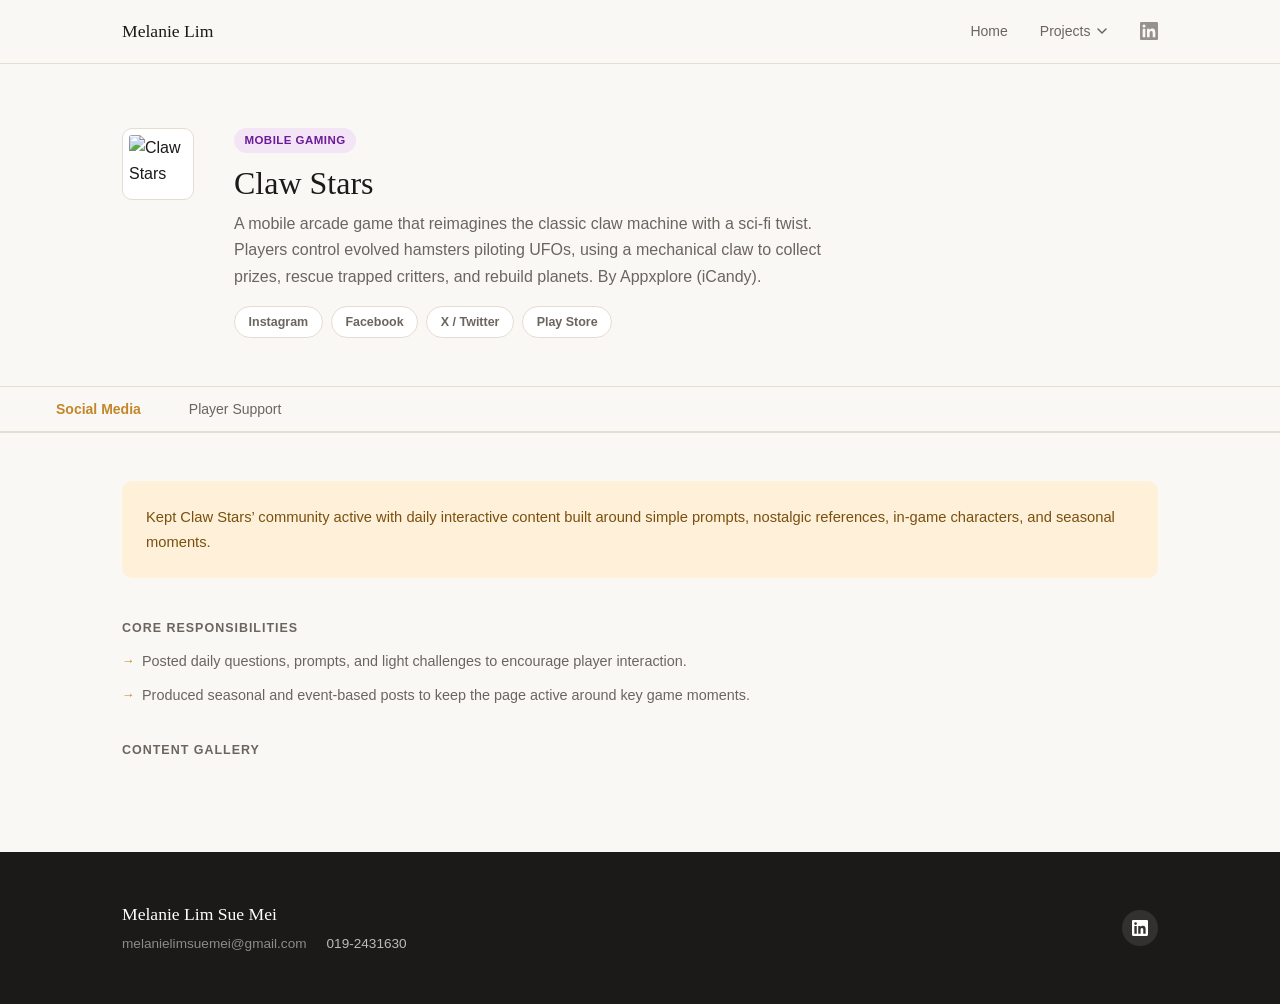
==== clawstars.html @ 1e2ad00b "Add files via upload" ====
<!DOCTYPE html>
<!--
=============================================================
  HOW TO ADD YOUR IMAGES — clawstars.html
=============================================================

  RECOMMENDED: Local images/ folder (works on GitHub Pages)
  ────────────────────────────────────────────────────────
  Put your images in: images/gaming/clawstars/
  Then reference them like:
    src="images/fsmone/social/post-01.jpg"
    src="images/fsmone/events/moniefest-01.jpg"
  → File names: lowercase, no spaces, use hyphens
     e.g. monie-fest-photo-01.jpg ✓   Monie Fest Photo.jpg ✗

  REPLACING A SOCIAL MEDIA PLACEHOLDER
  ────────────────────────────────────────────────────────
  Find:   <div class="sm-item" data-post-url="">
            <div class="sm-placeholder">...</div>
          </div>

  Replace with:
          <div class="sm-item" data-post-url="https://www.instagram.com/p/POST_ID">
            <img src="images/fsmone/social/post-01.jpg" alt="" loading="lazy">
          </div>

  REPLACING AN EVENT PHOTO PLACEHOLDER
  ────────────────────────────────────────────────────────
  Find:   <div class="photo-slot">
            <div class="photo-slot-placeholder">...</div>
          </div>

  Replace with:
          <div class="photo-slot">
            <img src="images/fsmone/events/photo-01.jpg" alt="" loading="lazy">
          </div>

  OTHER OPTIONS (if not using local files)
  ────────────────────────────────────────────────────────
  Cloudinary:  src="https://res.cloudinary.com/YOUR_CLOUD/image/upload/YOUR_PUBLIC_ID"
  Imgur:       src="https://i.imgur.com/XXXXXXX.jpg"
  GitHub raw:  src="https://raw.githubusercontent.com/USERNAME/REPO/main/images/photo.jpg"
=============================================================
-->
<html lang="en">
 <head>
  <meta charset="utf-8">
  <meta content="width=device-width,initial-scale=1" name="viewport">
  <title>
   Claw Stars | Melanie Lim Sue Mei
  </title>
  <link href="style.css" rel="stylesheet">
 </head>
 <body>
  <nav class="nav">
   <div class="nav-inner">
    <a class="nav-logo" href="index.html">
     Melanie Lim
    </a>
    <ul class="nav-links">
     <li>
      <a href="index.html">
       Home
      </a>
     </li>
     <li class="nav-dropdown">
      <button class="nav-dropdown-toggle">
       Projects
       <svg fill="none" height="12" viewbox="0 0 12 12" width="12">
        <path d="M2 4l4 4 4-4" stroke="currentColor" stroke-linecap="round" stroke-width="1.5">
        </path>
       </svg>
      </button>
      <div class="nav-dropdown-menu">
       <a href="fsmone.html">
        FSMOne Malaysia
       </a>
       <a href="snakycat.html">
        Snaky Cat
       </a>
       <a href="crabwar.html">
        Crab War
       </a>
       <a href="clawstars.html">
        Claw Stars
       </a>
       <a href="bowleh.html">
        Bowleh
       </a>
       <a href="kucingko.html">
        Kucingko
       </a>
       <a href="inspidea.html">
        Inspidea
       </a>
       <a href="tessr.html">
        TESSR
       </a>
      </div>
     </li>
     <li>
      <a class="nav-icon" href="http://www.linkedin.com/in/melanie-lim-sue-mei" target="_blank" title="LinkedIn">
       <svg fill="currentColor" height="18" viewbox="0 0 24 24" width="18">
        <path d="M20.447 20.452h-3.554v-5.569c0-1.328-.027-3.037-1.852-3.037-1.853 0-2.136 1.445-2.136 2.939v5.667H9.351V9h3.414v1.561h.046c.477-.9 1.637-1.85 3.37-1.85 3.601 0 4.267 2.37 4.267 5.455v6.286zM5.337 7.433a2.062 2.062 0 0 1-2.063-2.065 2.064 2.064 0 1 1 2.063 2.065zm1.782 13.019H3.555V9h3.564v11.452zM22.225 0H1.771C.792 0 0 .774 0 1.729v20.542C0 23.227.792 24 1.771 24h20.451C23.2 24 24 23.227 24 22.271V1.729C24 .774 23.2 0 22.222 0h.003z">
        </path>
       </svg>
      </a>
     </li>
    </ul>
   </div>
  </nav>
  <section class="project-hero">
   <div class="project-hero-inner">
    <img alt="Claw Stars logo" class="project-logo" src="https://static.wixstatic.com/media/63472b_fd2585e55f294e6989bc22b3c3b27c0b~mv2.png">
    <div>
     <div class="project-hero-tags">
      <span class="tag tag-gaming">
       Mobile Gaming
      </span>
     </div>
     <h1>
      Claw Stars
     </h1>
     <p class="project-hero-desc">
      A mobile arcade game that reimagines the classic claw machine with a sci-fi twist. Players control evolved hamsters piloting UFOs, using a mechanical claw to collect prizes, rescue trapped critters, and rebuild planets. By Appxplore (iCandy).
     </p>
     <div class="project-socials">
      <a class="project-social-link" href="https://www.instagram.com/clawstarsgame/" target="_blank">
       Instagram
      </a>
      <a class="project-social-link" href="https://www.facebook.com/clawstars" target="_blank">
       Facebook
      </a>
      <a class="project-social-link" href="https://x.com/clawstarsgame" target="_blank">
       X / Twitter
      </a>
      <a class="project-social-link" href="https://play.google.com/store/apps/details?id=com.appxplore.clawstars&hl=en" target="_blank">
       Play Store
      </a>
     </div>
    </div>
   </div>
  </section>
  <div class="project-tabs">
   <button class="project-tab active" data-group="main" data-tab="0">
    Social Media
   </button>
   <button class="project-tab" data-group="main" data-tab="1">
    Player Support
   </button>
  </div>
  <div class="project-tab-body">
   <div class="tab-panel active" data-id="0" data-panel="main">
    <div class="tab-overview">
     <p>
      Kept Claw Stars’ community active with daily interactive content built around simple prompts, nostalgic references, in-game characters, and seasonal moments.
     </p>
    </div>
    <div class="responsibilities-title">
     Core Responsibilities
    </div>
    <ul class="responsibilities">
     <li>
      Posted daily questions, prompts, and light challenges to encourage player interaction.
     </li>
     <li>
      Produced seasonal and event-based posts to keep the page active around key game moments.
     </li>
    </ul>
    <div class="responsibilities-title" style="margin-top:2rem">
     Content Gallery
    </div>
    <!-- GALLERY: replace <div class="sm-placeholder">...</div> with <img src="YOUR_URL" alt="" loading="lazy"> -->
    <div class="sm-gallery">
     <!-- To link post: set data-post-url="https://instagram.com/p/POST_ID" -->
     <div class="sm-item" data-post-url>
      <img src="image/clawstars/clawstars-02.jpg" alt="" loading="lazy">
     </div>
     <!-- To link post: set data-post-url="https://instagram.com/p/POST_ID" -->
     <div class="sm-item" data-post-url>
      <img src="image/clawstars/clawstars-03.jpg" alt="" loading="lazy">
     </div>
     <!-- To link post: set data-post-url="https://instagram.com/p/POST_ID" -->
     <div class="sm-item" data-post-url>
      <img src="image/clawstars/clawstars-04.jpg" alt="" loading="lazy">
     </div>
     <!-- To link post: set data-post-url="https://instagram.com/p/POST_ID" -->
     <div class="sm-item" data-post-url>
      <img src="image/clawstars/clawstars-05.jpg" alt="" loading="lazy">
     </div>
     <!-- To link post: set data-post-url="https://instagram.com/p/POST_ID" -->
     <div class="sm-item" data-post-url="">
      <img src="image/clawstars/clawstars-01.jpg" alt="" loading="lazy">
     </div>
     
    </div>
   </div>
   <div class="tab-panel" data-id="1" data-panel="main">
    <div class="tab-overview">
     <p>
      Supported Claw Stars players through Zendesk by handling questions, bug reports, and technical issues with clear, timely replies. Helped players get unstuck, stay informed, and feel heard.
     </p>
    </div>
    <div class="responsibilities-title">
     Core Responsibilities
    </div>
    <ul class="responsibilities">
     <li>
      Managed player questions, bug reports, and technical issues through Zendesk.
     </li>
     <li>
      Created macros, triggers, auto-replies, FAQs, and guides to make support faster and more consistent.
     </li>
     <li>
      Wrote clear and empathetic support replies for players experiencing issues in-game.
     </li>
     <li>
      Identified recurring issues and helped resolve common player problems more efficiently.
     </li>
    </ul>
   </div>
  </div>
  <footer class="footer">
   <div class="footer-inner">
    <div>
     <div class="footer-name">
      Melanie Lim Sue Mei
     </div>
     <div class="footer-contact">
      <a href="mailto:melanielimsuemei@gmail.com">
       melanielimsuemei@gmail.com
      </a>
      <span>
       019-2431630
      </span>
     </div>
<!--
     <div class="footer-copy">
      &copy; 2025 Melanie Lim Sue Mei
     </div>
-->
    </div>
    <div class="footer-social">
     <a href="http://www.linkedin.com/in/melanie-lim-sue-mei" target="_blank" title="LinkedIn">
      <svg fill="white" height="16" viewbox="0 0 24 24" width="16">
       <path d="M20.447 20.452h-3.554v-5.569c0-1.328-.027-3.037-1.852-3.037-1.853 0-2.136 1.445-2.136 2.939v5.667H9.351V9h3.414v1.561h.046c.477-.9 1.637-1.85 3.37-1.85 3.601 0 4.267 2.37 4.267 5.455v6.286zM5.337 7.433a2.062 2.062 0 0 1-2.063-2.065 2.064 2.064 0 1 1 2.063 2.065zm1.782 13.019H3.555V9h3.564v11.452zM22.225 0H1.771C.792 0 0 .774 0 1.729v20.542C0 23.227.792 24 1.771 24h20.451C23.2 24 24 23.227 24 22.271V1.729C24 .774 23.2 0 22.222 0h.003z">
       </path>
      </svg>
     </a>
    </div>
   </div>
  </footer>
  <script>
   document.querySelectorAll('[data-tab]').forEach(function(btn){
  btn.addEventListener('click',function(){
    var group=btn.dataset.group;
    document.querySelectorAll('[data-group="'+group+'"]').forEach(function(b){b.classList.remove('active');});
    document.querySelectorAll('[data-panel="'+group+'"]').forEach(function(p){p.classList.remove('active');});
    btn.classList.add('active');
    var target=btn.dataset.tab;
    var panel=document.querySelector('[data-panel="'+group+'"][data-id="'+target+'"]');
    if(panel) panel.classList.add('active');
  });
});
  </script>
  <script>
   (function(){
  var toggle = document.querySelector('.nav-dropdown-toggle');
  var dropdown = document.querySelector('.nav-dropdown');
  if(!toggle||!dropdown) return;
  toggle.addEventListener('click', function(e){
    e.stopPropagation();
    dropdown.classList.toggle('open');
  });
  document.addEventListener('click', function(){
    dropdown.classList.remove('open');
  });
  // Keep open while hovering menu
  var menu = document.querySelector('.nav-dropdown-menu');
  if(menu){
    menu.addEventListener('click', function(e){ e.stopPropagation(); });
  }
})();
  </script>
  <!-- ══ LIGHTBOX ══ -->
  <div class="lb" id="lb">
   <div class="lb-bg" onclick="document.getElementById('lb').classList.remove('open')">
   </div>
   <div class="lb-inner">
    <button class="lb-close" onclick="document.getElementById('lb').classList.remove('open')">
     &times;
    </button>
    <img alt id="lb-img" src>
    <!-- Post link appears when data-post-url is set on the .sm-item -->
    <a class="lb-post-link" href="#" id="lb-link" style="display:none" target="_blank">
     View Post&nbsp;
     <svg fill="none" height="12" viewbox="0 0 12 12" width="12">
      <path d="M2 6h8M6 2l4 4-4 4" stroke="currentColor" stroke-linecap="round" stroke-linejoin="round" stroke-width="1.5">
      </path>
     </svg>
    </a>
   </div>
  </div>
  <script>
   /* Lightbox */
(function(){
  var lb=document.getElementById("lb"),lbImg=document.getElementById("lb-img"),lbLink=document.getElementById("lb-link");
  if(!lb) return;
  document.addEventListener("keydown",function(e){if(e.key==="Escape") lb.classList.remove("open");});
  function openLb(src,url){
    lbImg.src=src;
    if(lbLink){ if(url){lbLink.href=url;lbLink.style.display="inline-flex";}else{lbLink.style.display="none";} }
    lb.classList.add("open");
  }
	// Image items — open lightbox
document.querySelectorAll(".sm-item img").forEach(function(img) {
  var item = img.closest(".sm-item");
  if (item && item.dataset.type === "video") {
    // skip — handled below
  } else {
    img.style.cursor = "zoom-in";
    img.addEventListener("click", function(e) {
      e.stopPropagation();
      openLb(img.src, null);
    });
  }
});

// Video items — inject play button, click opens link
document.querySelectorAll(".sm-item[data-type='video']").forEach(function(item) {
  item.style.cursor = "pointer";
  if (item.querySelector("img")) {
    var btn = document.createElement("div");
    btn.className = "play-btn";
    btn.innerHTML = '<svg width="14" height="14" viewBox="0 0 14 14" fill="none"><path d="M4 2l9 5-9 5V2z" fill="currentColor"/></svg>';
    item.appendChild(btn);
  }
  item.addEventListener("click", function() {
    var url = item.dataset.postUrl;
    if (url) window.open(url, "_blank");
  });
});
//  document.querySelectorAll(".sm-item img").forEach(function(img){
//    img.style.cursor="zoom-in";
//    img.addEventListener("click",function(e){
//      e.stopPropagation();
//      var item=img.closest(".sm-item");
//      openLb(img.src, item&&item.dataset.postUrl||null);
//    });
//  });
  document.querySelectorAll(".photo-slot img,.photo-grid img").forEach(function(img){
    img.style.cursor="zoom-in";
    img.addEventListener("click",function(e){e.stopPropagation();openLb(img.src,null);});
  });
})();
  </script>
 </body>
</html>
---- style.css ----
*,*::before,*::after{box-sizing:border-box;margin:0;padding:0}
img{display:block;max-width:100%}
a{color:inherit;text-decoration:none}
:root{
  --bg:#FAF8F4;--surface:#FFFFFF;--accent:#C4862A;--accent-light:#FEF0D9;
  --accent-text:#7A5010;--text:#1C1A18;--muted:#6B6560;--border:#E5DDD2;
  --radius:10px;--serif:Georgia,'Times New Roman',serif;
  --sans:-apple-system,BlinkMacSystemFont,'Segoe UI','Inter',sans-serif;
  --max:1100px;--nav-h:64px;
}
html{scroll-behavior:smooth}
body{background:var(--bg);color:var(--text);font-family:var(--sans);font-size:16px;line-height:1.65}
h1,h2,h3,h4{font-family:var(--serif);line-height:1.25;font-weight:normal}
p{color:var(--muted)}
.nav{position:sticky;top:0;z-index:100;background:rgba(250,248,244,.95);
  backdrop-filter:blur(8px);border-bottom:1px solid var(--border);height:var(--nav-h)}
.nav-inner{max-width:var(--max);margin:0 auto;padding:0 2rem;height:100%;
  display:flex;align-items:center;justify-content:space-between}
.nav-logo{font-family:var(--serif);font-size:1.1rem;color:var(--text)}
.nav-links{display:flex;align-items:center;gap:2rem;list-style:none}
.nav-links a{font-size:.875rem;color:var(--muted);transition:color .2s}
.nav-links a:hover{color:var(--text)}
.nav-dropdown{position:relative}
.nav-dropdown-toggle{cursor:pointer;font-size:.875rem;color:var(--muted);
  display:flex;align-items:center;gap:.35rem;transition:color .2s;
  background:none;border:none;font-family:inherit;padding:0}
.nav-dropdown-toggle:hover{color:var(--text)}
.nav-dropdown-toggle svg{transition:transform .2s}
.nav-dropdown:hover .nav-dropdown-toggle svg{transform:rotate(180deg)}
.nav-dropdown-menu{position:absolute;top:calc(100% + .5rem);left:50%;
  transform:translateX(-50%);background:var(--surface);border:1px solid var(--border);
  border-radius:var(--radius);padding:.5rem 0;min-width:190px;
  box-shadow:0 8px 24px rgba(0,0,0,.08);opacity:0;pointer-events:none;
  transition:opacity .2s,transform .2s;transform:translateX(-50%) translateY(-4px)}
.nav-dropdown:hover .nav-dropdown-menu{opacity:1;pointer-events:auto;transform:translateX(-50%) translateY(0)}
.nav-dropdown-menu a{display:block;padding:.5rem 1.25rem;font-size:.85rem;color:var(--muted);transition:background .15s,color .15s}
.nav-dropdown-menu a:hover{background:var(--accent-light);color:var(--accent-text)}
.nav-icon{display:flex;align-items:center;opacity:.7;transition:opacity .2s}
.nav-icon:hover{opacity:1}
.container{max-width:var(--max);margin:0 auto;padding:0 2rem}
.section{padding:5rem 0}
.section-label{font-size:.75rem;letter-spacing:.12em;text-transform:uppercase;
  color:var(--accent);font-family:var(--sans);font-weight:600;margin-bottom:.75rem}
.section-title{font-size:2rem;color:var(--text);margin-bottom:1rem}
.section-sub{font-size:1rem;color:var(--muted);max-width:600px;margin-bottom:3rem}
.divider{border:none;border-top:1px solid var(--border);margin:0}
.hero{padding:7rem 0 5rem;text-align:center}
.hero-tag{display:inline-flex;align-items:center;gap:.5rem;background:var(--accent-light);
  color:var(--accent-text);border-radius:999px;padding:.35rem 1rem;font-size:.8rem;
  font-weight:600;letter-spacing:.04em;margin-bottom:2rem}
.hero-tag::before{content:'';width:6px;height:6px;background:var(--accent);border-radius:50%}
.hero h1{font-size:clamp(2.5rem,5vw,4rem);color:var(--text);margin-bottom:1.5rem;
  max-width:700px;margin-left:auto;margin-right:auto}
.hero h1 em{font-style:italic;color:var(--accent)}
.hero-bio{font-size:1.05rem;color:var(--muted);max-width:580px;margin:0 auto 2.5rem}
.hero-cta{display:inline-block;background:var(--accent);color:#fff;
  padding:.75rem 2rem;border-radius:999px;font-size:.9rem;font-weight:600;
  transition:background .2s,transform .2s}
.hero-cta:hover{background:#a5701e;transform:translateY(-1px)}
.hero-stats{display:flex;justify-content:center;gap:3rem;margin-top:3.5rem;
  padding-top:3rem;border-top:1px solid var(--border)}
.stat-item{text-align:center}
.stat-number{font-family:var(--serif);font-size:2rem;color:var(--text)}
.stat-label{font-size:.8rem;color:var(--muted);letter-spacing:.06em;text-transform:uppercase;margin-top:.2rem}
.projects-grid{display:grid;grid-template-columns:repeat(3,1fr);gap:1.5rem}
.project-card{background:var(--surface);border:1px solid var(--border);
  border-radius:var(--radius);overflow:hidden;transition:box-shadow .25s,transform .25s;
  display:flex;flex-direction:column}
.project-card:hover{box-shadow:0 8px 32px rgba(0,0,0,.08);transform:translateY(-3px)}
.project-card-logo-wrap{height:160px;display:flex;align-items:center;justify-content:center;
  background:var(--accent-light);padding:2rem}
.project-card-logo{width:80px;height:80px;border-radius:var(--radius);object-fit:contain;
  box-shadow:0 2px 8px rgba(0,0,0,.1)}
.project-card-body{padding:1.25rem;flex:1;display:flex;flex-direction:column}
.project-card-tags{display:flex;gap:.4rem;flex-wrap:wrap;margin-bottom:.75rem}
.tag{display:inline-block;font-size:.72rem;font-weight:600;letter-spacing:.04em;
  padding:.2rem .65rem;border-radius:999px;text-transform:uppercase}
.tag-fintech{background:#E8F4FD;color:#1565C0}
.tag-gaming{background:#F3E5F5;color:#6A1B9A}
.tag-fb{background:#E8F5E9;color:#2E7D32}
.tag-entertainment{background:#FFF3E0;color:#E65100}
.tag-saas{background:#E3F2FD;color:#0D47A1}
.tag-default{background:var(--accent-light);color:var(--accent-text)}
.project-card h3{font-size:1.05rem;color:var(--text);margin-bottom:.3rem}
.project-card-sub{font-size:.82rem;color:var(--muted);margin-bottom:.75rem}
.project-card p{font-size:.85rem;color:var(--muted);line-height:1.5;flex:1}
.project-card-link{margin-top:1rem;display:inline-flex;align-items:center;gap:.35rem;
  font-size:.82rem;font-weight:600;color:var(--accent);transition:gap .2s}
.project-card-link:hover{gap:.6rem}
.writing-card{display:flex;gap:2rem;align-items:center;background:var(--surface);
  border:1px solid var(--border);border-radius:var(--radius);padding:2rem;max-width:600px}
.writing-card img{width:120px;height:80px;object-fit:cover;border-radius:6px;flex-shrink:0}
.writing-card h3{font-size:1.1rem;color:var(--text);margin-bottom:.4rem}
.writing-card p{font-size:.88rem;margin-bottom:1rem}
.btn-outline{display:inline-block;border:1.5px solid var(--accent);color:var(--accent);
  padding:.5rem 1.25rem;border-radius:999px;font-size:.82rem;font-weight:600;
  transition:background .2s,color .2s}
.btn-outline:hover{background:var(--accent);color:#fff}
.gallery-tabs{display:flex;gap:0;border-bottom:2px solid var(--border);margin-bottom:2rem}
.gallery-tab{background:none;border:none;border-bottom:2px solid transparent;
  font-family:var(--sans);font-size:.9rem;color:var(--muted);padding:.75rem 1.5rem;
  cursor:pointer;transition:color .2s;margin-bottom:-2px}
.gallery-tab.active,.gallery-tab:hover{color:var(--text)}
.gallery-tab.active{color:var(--accent);border-bottom-color:var(--accent);font-weight:600}
.gallery-panel{display:none}
.gallery-panel.active{display:block}
.masonry{columns:3;column-gap:1rem}
.masonry img{width:100%;break-inside:avoid;margin-bottom:1rem;border-radius:8px;cursor:pointer;transition:opacity .2s}
.masonry img:hover{opacity:.9}
.footer{background:var(--text);color:#fff;padding:3rem 0}
.footer-inner{max-width:var(--max);margin:0 auto;padding:0 2rem;
  display:flex;justify-content:space-between;align-items:center;flex-wrap:wrap;gap:1.5rem}
.footer-name{font-family:var(--serif);font-size:1.1rem;margin-bottom:.25rem}
.footer-contact{font-size:.85rem;opacity:.7;display:flex;gap:1.25rem;flex-wrap:wrap}
.footer-contact a{opacity:.7;transition:opacity .2s}
.footer-contact a:hover{opacity:1}
.footer-social{display:flex;gap:.75rem}
.footer-social a{display:flex;align-items:center;justify-content:center;
  width:36px;height:36px;background:rgba(255,255,255,.1);border-radius:50%;transition:background .2s}
.footer-social a:hover{background:var(--accent)}
.footer-copy{font-size:.75rem;opacity:.4;margin-top:.5rem}
.project-hero{padding:4rem 0 3rem;border-bottom:1px solid var(--border)}
.project-hero-inner{display:flex;gap:2.5rem;align-items:flex-start;
  max-width:var(--max);margin:0 auto;padding:0 2rem}
.project-logo{width:72px;height:72px;border-radius:var(--radius);object-fit:contain;
  border:1px solid var(--border);background:#fff;padding:6px;flex-shrink:0}
.project-hero-tags{display:flex;gap:.5rem;flex-wrap:wrap;margin-bottom:.6rem}
.project-hero h1{font-size:2rem;color:var(--text);margin-bottom:.5rem}
.project-hero-desc{font-size:1rem;color:var(--muted);max-width:620px;margin-bottom:1rem}
.project-socials{display:flex;gap:.5rem;flex-wrap:wrap;margin-top:.75rem}
.project-social-link{display:inline-flex;align-items:center;gap:.4rem;font-size:.78rem;
  font-weight:600;color:var(--muted);background:var(--surface);border:1px solid var(--border);
  border-radius:999px;padding:.3rem .85rem;transition:border-color .2s,color .2s}
.project-social-link:hover{border-color:var(--accent);color:var(--accent)}
.stats-bar{display:flex;border-bottom:1px solid var(--border)}
.stat-block{flex:1;padding:1.75rem 2rem;border-right:1px solid var(--border);background:var(--surface)}
.stat-block:last-child{border-right:none}
.stat-block-num{font-family:var(--serif);font-size:1.8rem;color:var(--accent);margin-bottom:.2rem}
.stat-block-label{font-size:.8rem;color:var(--muted)}
.project-tabs{display:flex;overflow-x:auto;border-bottom:2px solid var(--border);
  padding:0 2rem;-webkit-overflow-scrolling:touch}
.project-tab{background:none;border:none;border-bottom:2px solid transparent;
  font-family:var(--sans);font-size:.875rem;color:var(--muted);
  padding:.875rem 1.5rem;cursor:pointer;white-space:nowrap;margin-bottom:-2px;transition:color .2s}
.project-tab.active{color:var(--accent);border-bottom-color:var(--accent);font-weight:600}
.project-tab:hover:not(.active){color:var(--text)}
.project-tab-body{padding:3rem 2rem;max-width:var(--max);margin:0 auto}
.tab-panel{display:none}
.tab-panel.active{display:block}
.tab-overview{background:var(--accent-light);border-radius:var(--radius);padding:1.5rem;margin-bottom:2.5rem}
.tab-overview p{color:var(--accent-text);font-size:.92rem}
.responsibilities-title{font-size:.78rem;font-weight:700;letter-spacing:.08em;
  text-transform:uppercase;color:var(--muted);margin-bottom:.75rem;margin-top:2rem}
.responsibilities{list-style:none;display:flex;flex-direction:column;gap:.6rem}
.responsibilities li{font-size:.9rem;color:var(--muted);padding-left:1.25rem;position:relative}
.responsibilities li::before{content:'→';position:absolute;left:0;color:var(--accent);font-size:.8rem}
.work-grid{display:grid;grid-template-columns:repeat(auto-fill,minmax(260px,1fr));gap:1.25rem;margin-top:2rem}
.work-card{background:var(--surface);border:1px solid var(--border);border-radius:var(--radius);overflow:hidden;transition:box-shadow .2s}
.work-card:hover{box-shadow:0 4px 16px rgba(0,0,0,.07)}
.work-card-thumb{width:100%;aspect-ratio:2/1;object-fit:contain;background:var(--accent-light)}
.work-card-body{padding:1rem}
.work-card-body h4{font-family:var(--serif);font-size:.95rem;color:var(--text);margin-bottom:.4rem;line-height:1.35}
.work-card-body p{font-size:.82rem;color:var(--muted);margin-bottom:.75rem;line-height:1.45}
.work-card-link{font-size:.78rem;font-weight:700;color:var(--accent);display:inline-flex;align-items:center;gap:.3rem}
.achievements-grid{display:grid;grid-template-columns:repeat(auto-fill,minmax(200px,1fr));gap:1.25rem;margin-top:1.5rem}
.achievement-card{background:var(--surface);border:1px solid var(--border);border-radius:var(--radius);padding:1.5rem;text-align:center}
.achievement-num{font-family:var(--serif);font-size:1.75rem;color:var(--accent);margin-bottom:.4rem}
.achievement-label{font-size:.82rem;color:var(--muted);line-height:1.4}
.event-card{background:var(--surface);border:1px solid var(--border);border-radius:var(--radius);padding:1.5rem;margin-bottom:1.25rem}
.event-card h4{font-family:var(--serif);font-size:1rem;color:var(--text);margin-bottom:.3rem}
.event-meta{font-size:.8rem;color:var(--muted);margin-bottom:.5rem}
.event-desc{font-size:.85rem;color:var(--muted);margin-bottom:.75rem}
.event-stat{display:inline-flex;align-items:center;background:var(--accent-light);
  color:var(--accent-text);border-radius:999px;padding:.3rem .85rem;font-size:.78rem;font-weight:600}
.doc-list{list-style:none;display:flex;flex-direction:column;gap:.75rem;margin-top:1.5rem}
.doc-item{display:flex;align-items:center;background:var(--surface);border:1px solid var(--border);border-radius:var(--radius);padding:1rem 1.25rem}
.doc-num{font-family:var(--serif);font-size:1.1rem;color:var(--accent);margin-right:1rem;min-width:1.5rem}
.doc-title{font-size:.88rem;color:var(--text);flex:1}
.doc-link{font-size:.78rem;font-weight:700;color:var(--accent);white-space:nowrap;margin-left:1rem}
.article-list{list-style:none;display:flex;flex-direction:column;gap:.75rem;margin-top:1.5rem}
.article-item{display:flex;align-items:center;gap:1rem;cursor:pointer;background:var(--surface);cursor:pointer;
  border:1px solid var(--border);border-radius:var(--radius);padding:1rem 1.25rem;transition:box-shadow .2s}
.article-item:hover{box-shadow:0 4px 16px rgba(0,0,0,.07);background:var(--accent-light)}
.article-num{font-family:var(--serif);font-size:1.1rem;color:var(--accent);min-width:1.5rem}
.article-title{font-size:.88rem;color:var(--text);flex:1;line-height:1.4}
.article-link{font-size:.78rem;font-weight:700;color:var(--accent);white-space:nowrap;margin-left:1rem}
@media(max-width:900px){
  .projects-grid{grid-template-columns:repeat(2,1fr)}
  .masonry{columns:2}
  .hero-stats{gap:2rem}
  .stats-bar{flex-direction:column}
  .stat-block{border-right:none;border-bottom:1px solid var(--border)}
}
@media(max-width:600px){
  .projects-grid{grid-template-columns:1fr}
  .masonry{columns:2}
  .hero h1{font-size:2rem}
  .hero-stats{flex-direction:column;gap:1.5rem}
  .footer-inner{flex-direction:column;align-items:flex-start}
  .project-hero-inner{flex-direction:column}
}

/* ── Dropdown: click-based (overrides hover-only) ── */
.nav-dropdown-menu{opacity:0;pointer-events:none;transform:translateX(-50%) translateY(-4px)}
.nav-dropdown-menu.open{opacity:1;pointer-events:auto;transform:translateX(-50%) translateY(0)}
/* Remove CSS hover trigger */
.nav-dropdown:hover .nav-dropdown-menu{opacity:0;pointer-events:none}
.nav-dropdown:hover .nav-dropdown-toggle svg{transform:none}
.nav-dropdown.open .nav-dropdown-menu{opacity:1;pointer-events:auto;transform:translateX(-50%) translateY(0)}
.nav-dropdown.open .nav-dropdown-toggle svg{transform:rotate(180deg)}

/* ── Photo grid for events ── */
.photo-grid{display:grid;grid-template-columns:repeat(auto-fill,minmax(200px,1fr));gap:.75rem;margin-top:1rem}
.photo-grid img{width:100%;height:auto;object-fit:unset;border-radius:8px;
  cursor:pointer;transition:opacity .2s,transform .2s}
.photo-grid img:hover{opacity:.9;transform:scale(1.01)}

/* ── Social media gallery ── */
/*To make masonry 135 246*/
.sm-gallery{columns:3;column-gap:.75rem;margin-top:1.5rem}
@media(max-width:600px){.sm-gallery{columns:2}}
.sm-item{break-inside:avoid;border-radius:8px;overflow:hidden;cursor:pointer;margin-bottom:.75rem}
.sm-item img{width:100%;height:auto;display:block;border-radius:8px;transition:opacity .2s}
.sm-item img:hover{opacity:.9}


/*To make grid 123 456*/
/*
.sm-gallery {
  display: grid;
  grid-template-columns: repeat(3, 1fr);
  gap: .75rem;
  margin-top: 1.5rem;
}
@media (max-width: 600px) {
  .sm-gallery { grid-template-columns: repeat(2, 1fr); }
}
.sm-item {
  border-radius: 8px;
  overflow: hidden;
  cursor: pointer;
   no fixed aspect-ratio here — each item stays natural height 
}
.sm-item img {
  width: 100%;
  height: auto;
  display: block;
  border-radius: 8px;
  transition: opacity .2s;
}
.sm-item img:hover { opacity: .9; }
*/

.sm-placeholder{aspect-ratio:1;display:flex;flex-direction:column;align-items:center;
  justify-content:center;gap:.5rem;color:var(--muted);font-size:.78rem;text-align:center;padding:1rem;
  background:var(--accent-light);border-radius:8px}
.sm-placeholder svg{opacity:.4}
.sm-placeholder span{opacity:.6}
/* ── Video thumbnail overlay (kucingko gallery) ── */
.sm-item[data-type="video"]{position:relative}
.sm-item[data-type="video"]::after{content:"";position:absolute;inset:0;background:rgba(0,0,0,.22);border-radius:8px;pointer-events:none;transition:opacity .2s}
.sm-item[data-type="video"]:hover::after{opacity:.45}
.play-btn{position:absolute;top:50%;left:50%;transform:translate(-50%,-50%);width:40px;height:40px;border-radius:50%;background:rgba(255,255,255,.9);display:flex;align-items:center;justify-content:center;pointer-events:none;z-index:2;transition:transform .15s}
.sm-item[data-type="video"]:hover .play-btn{transform:translate(-50%,-50%) scale(1.1)}


/* ── Lightbox ── */
.event-perf-layout{display:flex;gap:1.5rem;margin-top:1.5rem;align-items:flex-start}.event-perf-list{width:210px;flex-shrink:0}.event-perf-list-title{font-size:.7rem;font-weight:700;text-transform:uppercase;letter-spacing:.09em;color:var(--muted);margin-bottom:.7rem}.event-perf-item{display:flex;justify-content:space-between;align-items:center;padding:.65rem .85rem;border-radius:8px;cursor:pointer;border:1.5px solid var(--border);margin-bottom:.45rem;transition:all .15s;background:var(--surface)}.event-perf-item.active{background:var(--accent-light);border-color:var(--accent)}.event-perf-item:hover:not(.active){background:#F5F0EA;border-color:var(--border)}.event-perf-item-info{display:flex;flex-direction:column;gap:.12rem}.event-perf-name{font-weight:600;font-size:.83rem;color:var(--text)}.event-perf-date{font-size:.73rem;color:var(--muted)}.event-perf-arrow{color:var(--accent);font-size:.95rem;line-height:1}.event-perf-detail{flex:1;min-width:0}.event-detail-panel{display:none}.event-detail-panel.active{display:block}.event-detail-title{font-family:var(--serif);font-size:1.1rem;font-weight:700;color:var(--text);margin-bottom:.25rem}.event-detail-meta{font-size:.8rem;color:var(--muted);margin-bottom:1rem}.event-detail-photos{display:grid;grid-template-columns:repeat(auto-fill,minmax(150px,1fr));gap:.6rem;margin-bottom:1.25rem;align-items:start}.photo-slot{border-radius:8px;overflow:hidden;aspect-ratio:4/3}.photo-slot img{width:100%;height:100%;object-fit:cover;cursor:zoom-in;display:block}.photo-slot-placeholder{aspect-ratio:4/3;border:1.5px dashed var(--border);border-radius:8px;display:flex;flex-direction:column;align-items:center;justify-content:center;gap:.3rem;color:var(--muted);font-size:.72rem}.event-overview-label{font-size:.68rem;font-weight:700;text-transform:uppercase;letter-spacing:.1em;color:var(--muted);margin-bottom:.35rem}.event-overview-text{font-size:.87rem;color:var(--text);line-height:1.65;margin-bottom:1.25rem}.event-stat-card{display:flex;justify-content:space-between;align-items:center;background:var(--accent-light);border:1.5px solid var(--accent);border-radius:10px;padding:.9rem 1.2rem}.event-stat-label-wrap{display:flex;flex-direction:column;gap:.12rem}.event-stat-label{font-size:.86rem;font-weight:600;color:var(--text);display:flex;align-items:center;gap:.35rem}.event-stat-sub{font-size:.72rem;color:var(--muted)}.event-stat-num{font-size:2rem;font-weight:800;color:var(--accent);font-family:var(--sans);line-height:1}.event-stat-delta{font-size:.72rem;color:#2D7A4F;font-weight:700;margin-top:.12rem}@media(max-width:640px){.event-perf-layout{flex-direction:column}.event-perf-list{width:100%}}
.event-microsite-btn{display:inline-flex;align-items:center;gap:.4rem;margin-top:1rem;padding:.55rem 1rem;border-radius:6px;background:var(--accent);color:#fff;font-size:.82rem;font-weight:700;text-decoration:none;transition:opacity .15s}.event-microsite-btn:hover{opacity:.88}
.event-video-wrap{position:relative;width:100%;aspect-ratio:16/9;border-radius:8px;overflow:hidden;margin-top:.25rem;margin-bottom:1.25rem}.event-video-wrap iframe,.event-video-wrap video{position:absolute;inset:0;width:100%;height:100%;border:none;display:block}.event-video-placeholder{width:100%;height:100%;display:flex;flex-direction:column;align-items:center;justify-content:center;gap:.4rem;color:var(--muted);font-size:.75rem;border:1.5px dashed var(--border);border-radius:8px}
/* ── Lightbox (updated) ── */
.lb{display:none;position:fixed;inset:0;z-index:1000;align-items:center;justify-content:center}
.lb.open{display:flex}
.lb-bg{position:absolute;inset:0;background:rgba(0,0,0,.88)}
.lb-inner{position:relative;z-index:1;display:flex;flex-direction:column;align-items:center;gap:.75rem;padding:0 1rem}
.lb-inner img{max-width:90vw;max-height:78vh;object-fit:contain;border-radius:4px;display:block}
.lb-close{position:absolute;top:-2.5rem;right:0;color:#fff;font-size:2rem;background:none;border:none;cursor:pointer;line-height:1;opacity:.8}
.lb-close:hover{opacity:1}
.lb-post-link{display:inline-flex;align-items:center;gap:.4rem;padding:.48rem 1.1rem;background:var(--accent);color:#fff;border-radius:6px;font-size:.82rem;font-weight:700;text-decoration:none;transition:opacity .15s}
.lb-post-link:hover{opacity:.86}
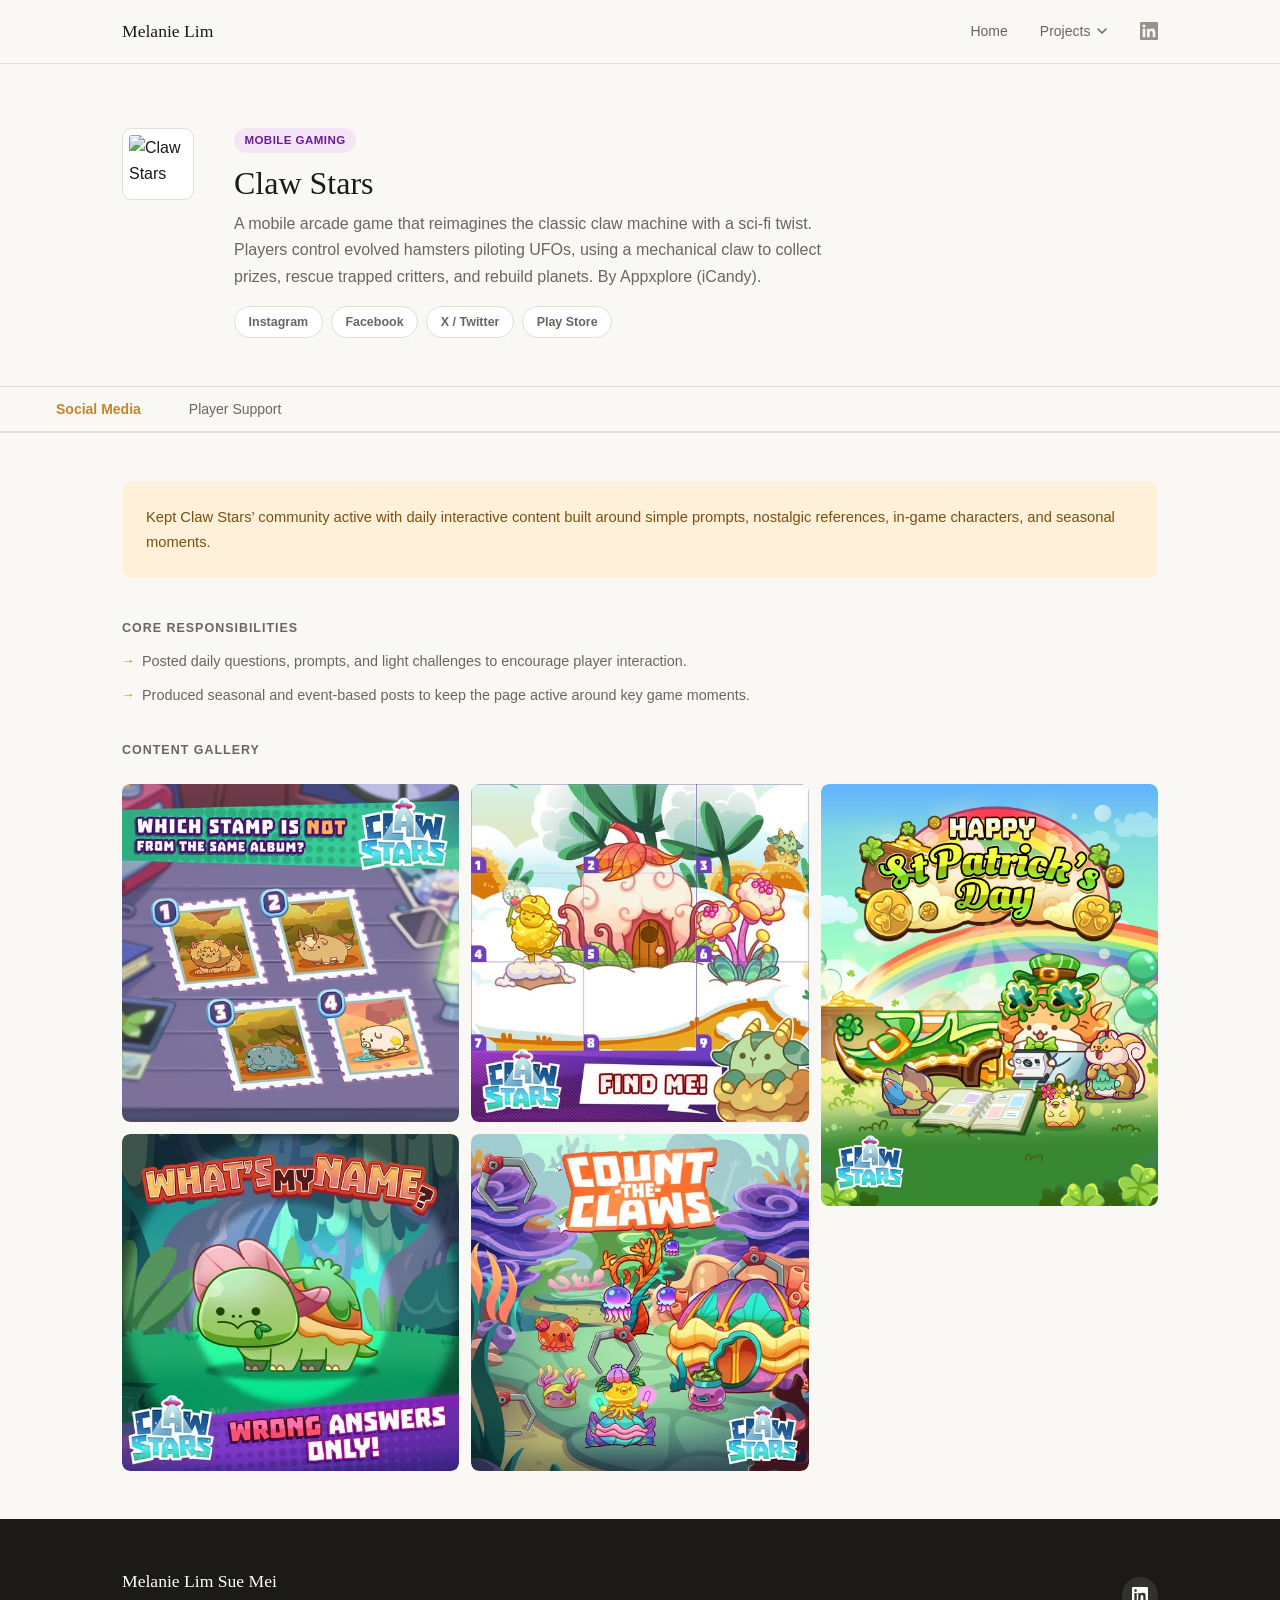
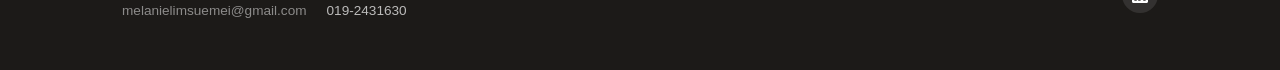
==== commit 63bedbcb: "Added MYR2026 & InvestFair 2026" ====
--- a/clawstars.html
+++ b/clawstars.html
@@ -1,47 +1,4 @@
 <!DOCTYPE html>
-<!--
-=============================================================
-  HOW TO ADD YOUR IMAGES — clawstars.html
-=============================================================
-
-  RECOMMENDED: Local images/ folder (works on GitHub Pages)
-  ────────────────────────────────────────────────────────
-  Put your images in: images/gaming/clawstars/
-  Then reference them like:
-    src="images/fsmone/social/post-01.jpg"
-    src="images/fsmone/events/moniefest-01.jpg"
-  → File names: lowercase, no spaces, use hyphens
-     e.g. monie-fest-photo-01.jpg ✓   Monie Fest Photo.jpg ✗
-
-  REPLACING A SOCIAL MEDIA PLACEHOLDER
-  ────────────────────────────────────────────────────────
-  Find:   <div class="sm-item" data-post-url="">
-            <div class="sm-placeholder">...</div>
-          </div>
-
-  Replace with:
-          <div class="sm-item" data-post-url="https://www.instagram.com/p/POST_ID">
-            <img src="images/fsmone/social/post-01.jpg" alt="" loading="lazy">
-          </div>
-
-  REPLACING AN EVENT PHOTO PLACEHOLDER
-  ────────────────────────────────────────────────────────
-  Find:   <div class="photo-slot">
-            <div class="photo-slot-placeholder">...</div>
-          </div>
-
-  Replace with:
-          <div class="photo-slot">
-            <img src="images/fsmone/events/photo-01.jpg" alt="" loading="lazy">
-          </div>
-
-  OTHER OPTIONS (if not using local files)
-  ────────────────────────────────────────────────────────
-  Cloudinary:  src="https://res.cloudinary.com/YOUR_CLOUD/image/upload/YOUR_PUBLIC_ID"
-  Imgur:       src="https://i.imgur.com/XXXXXXX.jpg"
-  GitHub raw:  src="https://raw.githubusercontent.com/USERNAME/REPO/main/images/photo.jpg"
-=============================================================
--->
 <html lang="en">
  <head>
   <meta charset="utf-8">
@@ -234,11 +191,7 @@
        019-2431630
       </span>
      </div>
-<!--
-     <div class="footer-copy">
-      &copy; 2025 Melanie Lim Sue Mei
-     </div>
--->
+
     </div>
     <div class="footer-social">
      <a href="http://www.linkedin.com/in/melanie-lim-sue-mei" target="_blank" title="LinkedIn">
